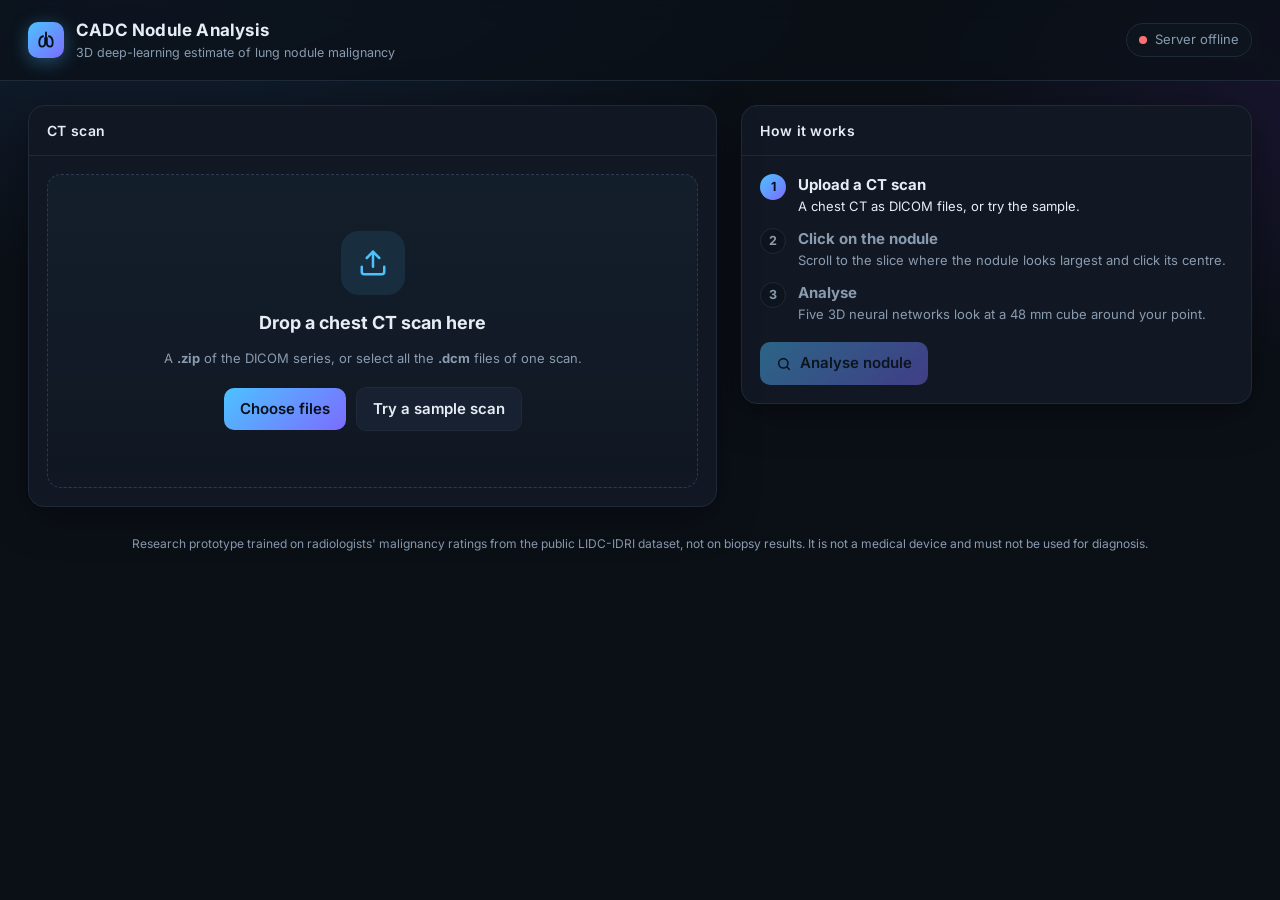
==== app/static/index.html @ c607e0cb "Add web app for uploading a CT scan and analysing a nodule" ====
<!doctype html>
<html lang="en">
<head>
<meta charset="utf-8">
<meta name="viewport" content="width=device-width, initial-scale=1">
<title>CADC Nodule Analysis</title>
<link rel="icon" href="data:image/svg+xml,%3Csvg xmlns='http://www.w3.org/2000/svg' viewBox='0 0 32 32'%3E%3Crect width='32' height='32' rx='8' fill='%234cc2ff'/%3E%3Ccircle cx='16' cy='16' r='6' fill='none' stroke='%2306101a' stroke-width='3'/%3E%3C/svg%3E">
<link rel="preconnect" href="https://fonts.googleapis.com">
<link href="https://fonts.googleapis.com/css2?family=Inter:wght@400;500;600;700&family=JetBrains+Mono:wght@500&display=swap" rel="stylesheet">
<style>
:root {
  --bg: #0b1017;
  --bg-grad: radial-gradient(1200px 600px at 10% -10%, #13233a 0%, transparent 60%),
             radial-gradient(900px 500px at 110% 10%, #1a1633 0%, transparent 55%);
  --panel: #111823;
  --panel-2: #0d141d;
  --border: #1f2a38;
  --text: #e6edf5;
  --muted: #8a9bb0;
  --accent: #4cc2ff;
  --accent-2: #7c6cff;
  --benign: #34d399;
  --warn: #fbbf24;
  --malignant: #f87171;
  --shadow: 0 10px 40px rgba(0, 0, 0, .35);
  --radius: 16px;
}
* { box-sizing: border-box; }
html, body { margin: 0; }
body {
  background: var(--bg); background-image: var(--bg-grad); background-attachment: fixed;
  color: var(--text); font: 15px/1.5 Inter, system-ui, sans-serif; min-height: 100vh;
}
button { font: inherit; color: inherit; cursor: pointer; }
.mono { font-family: "JetBrains Mono", ui-monospace, monospace; }

/* header */
header {
  display: flex; align-items: center; justify-content: space-between; gap: 16px;
  padding: 18px 28px; border-bottom: 1px solid var(--border);
  background: rgba(11, 16, 23, .7); backdrop-filter: blur(10px); position: sticky; top: 0; z-index: 10;
}
.brand { display: flex; align-items: center; gap: 12px; }
.logo {
  width: 36px; height: 36px; border-radius: 10px; display: grid; place-items: center;
  background: linear-gradient(135deg, var(--accent), var(--accent-2)); box-shadow: 0 4px 18px rgba(76, 194, 255, .35);
}
.brand h1 { font-size: 17px; margin: 0; font-weight: 700; letter-spacing: .2px; }
.brand p { margin: 0; font-size: 12.5px; color: var(--muted); }
.status { display: flex; align-items: center; gap: 8px; font-size: 13px; color: var(--muted);
  padding: 6px 12px; border: 1px solid var(--border); border-radius: 999px; background: var(--panel-2); }
.dot { width: 8px; height: 8px; border-radius: 50%; background: var(--muted); }
.dot.ok { background: var(--benign); box-shadow: 0 0 10px var(--benign); }
.dot.bad { background: var(--malignant); }

main { max-width: 1320px; margin: 0 auto; padding: 24px 28px 48px; display: grid;
  grid-template-columns: minmax(0, 1.35fr) minmax(340px, 1fr); gap: 24px; }
@media (max-width: 980px) { main { grid-template-columns: 1fr; padding: 16px; } header { padding: 14px 16px; } }

.card { background: var(--panel); border: 1px solid var(--border); border-radius: var(--radius); box-shadow: var(--shadow); }
.card-head { display: flex; align-items: center; justify-content: space-between; gap: 12px;
  padding: 14px 18px; border-bottom: 1px solid var(--border); }
.card-head h2 { font-size: 14px; margin: 0; font-weight: 600; letter-spacing: .3px; }
.card-body { padding: 18px; }
.muted { color: var(--muted); }
.small { font-size: 13px; }

/* upload */
.drop {
  display: block; cursor: pointer; margin: 18px; border: 1.5px dashed #2b3a4f; border-radius: 14px; padding: 56px 24px; text-align: center;
  background: linear-gradient(180deg, rgba(76, 194, 255, .04), transparent); transition: .2s;
}
.drop.over { border-color: var(--accent); background: rgba(76, 194, 255, .08); transform: scale(1.005); }
.drop h3 { margin: 14px 0 6px; font-size: 18px; }
.drop .icon { width: 64px; height: 64px; margin: 0 auto; border-radius: 18px; display: grid; place-items: center;
  background: rgba(76, 194, 255, .1); color: var(--accent); }
.btn { border: 1px solid var(--border); background: #172131; padding: 10px 16px; border-radius: 10px; font-weight: 600;
  transition: .15s; display: inline-flex; align-items: center; gap: 8px; }
.btn:hover { border-color: #33455e; background: #1b283b; }
.btn.primary { background: linear-gradient(135deg, var(--accent), var(--accent-2)); border: 0; color: #06101a; }
.btn.primary:hover { filter: brightness(1.08); }
.btn:disabled { opacity: .45; cursor: not-allowed; filter: none; }
.row { display: flex; gap: 10px; flex-wrap: wrap; align-items: center; }
.center { justify-content: center; }

/* viewer */
.viewer { display: none; }
.viewer.on { display: block; }
.stage { position: relative; margin: 18px; border-radius: 12px; overflow: hidden; background: #000; aspect-ratio: 1; cursor: crosshair; }
.stage canvas { width: 100%; height: 100%; display: block; }
.hud { position: absolute; left: 12px; top: 10px; font-size: 12px; color: #cfe3f7; text-shadow: 0 1px 2px #000; pointer-events: none; }
.hud.r { left: auto; right: 12px; text-align: right; }
.controls { padding: 0 18px 18px; display: grid; gap: 14px; }
input[type=range] { width: 100%; accent-color: var(--accent); }
.seg { display: inline-flex; border: 1px solid var(--border); border-radius: 10px; overflow: hidden; }
.seg button { border: 0; background: transparent; padding: 7px 12px; font-size: 13px; color: var(--muted); }
.seg button.on { background: #1b283b; color: var(--text); }
.chips { display: flex; gap: 8px; flex-wrap: wrap; }
.chip { border: 1px solid var(--border); background: var(--panel-2); border-radius: 999px; padding: 6px 12px; font-size: 12.5px; }
.chip:hover { border-color: var(--accent); }
.chip b { color: var(--accent); font-weight: 600; }

/* steps */
.steps { list-style: none; margin: 0; padding: 0; display: grid; gap: 12px; }
.steps li { display: flex; gap: 12px; align-items: flex-start; color: var(--muted); }
.steps li.active { color: var(--text); }
.steps li.done { color: var(--muted); }
.num { flex: none; width: 26px; height: 26px; border-radius: 50%; display: grid; place-items: center; font-size: 12.5px; font-weight: 700;
  border: 1px solid var(--border); background: var(--panel-2); }
.active .num { background: linear-gradient(135deg, var(--accent), var(--accent-2)); color: #06101a; border: 0; }
.done .num { background: rgba(52, 211, 153, .15); color: var(--benign); border-color: rgba(52, 211, 153, .4); }

/* result */
.result { display: none; }
.result.on { display: block; animation: rise .45s ease both; }
@keyframes rise { from { opacity: 0; transform: translateY(8px); } to { opacity: 1; transform: none; } }
.gauge-wrap { display: flex; align-items: center; gap: 22px; }
.gauge { position: relative; width: 150px; height: 150px; flex: none; }
.gauge svg { transform: rotate(-90deg); }
.gauge .val { position: absolute; inset: 0; display: grid; place-items: center; text-align: center; }
.gauge .val b { font-size: 30px; font-weight: 700; display: block; line-height: 1; }
.gauge .val span { font-size: 12px; color: var(--muted); }
.verdict { display: inline-block; padding: 5px 12px; border-radius: 999px; font-weight: 600; font-size: 13px; margin-bottom: 8px; }
.verdict.benign { background: rgba(52, 211, 153, .12); color: var(--benign); border: 1px solid rgba(52, 211, 153, .35); }
.verdict.malignant { background: rgba(248, 113, 113, .12); color: var(--malignant); border: 1px solid rgba(248, 113, 113, .35); }
.bars { display: grid; gap: 8px; margin-top: 18px; }
.bar { display: grid; grid-template-columns: 64px 1fr 44px; gap: 10px; align-items: center; font-size: 12.5px; }
.track { height: 8px; background: #1a2433; border-radius: 99px; overflow: hidden; }
.fill { height: 100%; border-radius: 99px; width: 0; transition: width .8s cubic-bezier(.2, .8, .2, 1); }
.views { display: grid; grid-template-columns: repeat(3, 1fr); gap: 10px; margin-top: 18px; }
.views figure { margin: 0; }
.views img { width: 100%; aspect-ratio: 1; border-radius: 10px; border: 1px solid var(--border); image-rendering: auto; display: block; }
.views figcaption { font-size: 11.5px; color: var(--muted); text-align: center; margin-top: 5px; }
.note { font-size: 12.5px; color: var(--muted); border-left: 3px solid var(--warn); background: rgba(251, 191, 36, .06);
  padding: 10px 12px; border-radius: 0 8px 8px 0; margin-top: 16px; }
.history { display: grid; gap: 8px; }
.hist { display: flex; justify-content: space-between; align-items: center; gap: 10px; padding: 10px 12px; border-radius: 10px;
  background: var(--panel-2); border: 1px solid var(--border); font-size: 13px; cursor: pointer; }
.hist:hover { border-color: #33455e; }
.pill { font-weight: 700; font-size: 12px; padding: 3px 9px; border-radius: 99px; }
.side { display: grid; gap: 24px; align-content: start; }
.disclaimer { font-size: 12px; color: var(--muted); text-align: center; grid-column: 1 / -1; margin-top: 4px; }

/* loading */
.overlay { position: absolute; inset: 0; display: none; place-items: center; background: rgba(5, 9, 14, .72); z-index: 3; }
.overlay.on { display: grid; }
.spinner { width: 42px; height: 42px; border-radius: 50%; border: 3px solid #23324a; border-top-color: var(--accent); animation: spin .9s linear infinite; margin: 0 auto 12px; }
@keyframes spin { to { transform: rotate(360deg); } }
.toast { position: fixed; bottom: 24px; left: 50%; transform: translateX(-50%) translateY(20px); opacity: 0; transition: .25s;
  background: #2a1519; border: 1px solid rgba(248, 113, 113, .5); color: #fecaca; padding: 12px 18px; border-radius: 12px; z-index: 50; max-width: 90vw; }
.toast.on { opacity: 1; transform: translateX(-50%); }
.upload-wrap { position: relative; align-self: start; }
@media (max-width: 560px) { .brand p { display: none; } .brand h1 { font-size: 15px; } .status { padding: 5px 10px; font-size: 12px; white-space: nowrap; } }
</style>
</head>
<body>
<header>
  <div class="brand">
    <div class="logo">
      <svg width="20" height="20" viewBox="0 0 24 24" fill="none" stroke="#06101a" stroke-width="2.2" stroke-linecap="round" stroke-linejoin="round">
        <path d="M12 3v8"/><path d="M8.5 7.5C6 8 4 11 4 15c0 3 1 5 3 5 2.5 0 4-2 4-5V9.5"/><path d="M15.5 7.5C18 8 20 11 20 15c0 3-1 5-3 5-2.5 0-4-2-4-5V9.5"/>
      </svg>
    </div>
    <div>
      <h1>CADC Nodule Analysis</h1>
      <p>3D deep-learning estimate of lung nodule malignancy</p>
    </div>
  </div>
  <div class="status"><span class="dot" id="dot"></span><span id="statusText">Connecting…</span></div>
</header>

<main>
  <section class="card upload-wrap">
    <div class="card-head">
      <h2 id="leftTitle">CT scan</h2>
      <div class="row" id="viewerTools" style="display:none">
        <div class="seg" id="windowSeg">
          <button data-w="lung" class="on">Lung</button><button data-w="soft">Soft tissue</button>
        </div>
        <button class="btn small" id="newScan">New scan</button>
      </div>
    </div>

    <div id="uploader">
      <label class="drop" id="drop">
        <div class="icon">
          <svg width="30" height="30" viewBox="0 0 24 24" fill="none" stroke="currentColor" stroke-width="2" stroke-linecap="round" stroke-linejoin="round">
            <path d="M21 15v4a2 2 0 0 1-2 2H5a2 2 0 0 1-2-2v-4"/><polyline points="17 8 12 3 7 8"/><line x1="12" y1="3" x2="12" y2="15"/>
          </svg>
        </div>
        <h3>Drop a chest CT scan here</h3>
        <p class="muted small">A <b>.zip</b> of the DICOM series, or select all the <b>.dcm</b> files of one scan.</p>
        <div class="row center" style="margin-top:18px">
          <span class="btn primary">Choose files</span>
          <button type="button" class="btn" id="demoBtn">Try a sample scan</button>
        </div>
        <input type="file" id="fileInput" multiple accept=".zip,.dcm,application/dicom,application/zip" hidden>
      </label>
    </div>

    <div class="viewer" id="viewer">
      <div class="stage" id="stage">
        <canvas id="canvas" width="512" height="512"></canvas>
        <div class="hud mono" id="hudL"></div>
        <div class="hud r mono" id="hudR"></div>
      </div>
      <div class="controls">
        <div>
          <div class="row" style="justify-content:space-between">
            <span class="small muted">Slice <span class="mono" id="sliceLabel">–</span></span>
            <span class="small muted">Scroll, drag the slider, or use ↑ ↓</span>
          </div>
          <input type="range" id="slider" min="0" max="0" value="0">
        </div>
        <div id="knownWrap" style="display:none">
          <div class="small muted" style="margin-bottom:8px">Nodules marked by LIDC radiologists: click to analyse</div>
          <div class="chips" id="known"></div>
        </div>
      </div>
    </div>
    <div class="overlay" id="loading"><div style="text-align:center"><div class="spinner"></div><div id="loadingText">Loading scan…</div></div></div>
  </section>

  <div class="side">
    <section class="card">
      <div class="card-head"><h2>How it works</h2></div>
      <div class="card-body">
        <ol class="steps" id="steps">
          <li class="active"><span class="num">1</span><div><b>Upload a CT scan</b><div class="small">A chest CT as DICOM files, or try the sample.</div></div></li>
          <li><span class="num">2</span><div><b>Click on the nodule</b><div class="small">Scroll to the slice where the nodule looks largest and click its centre.</div></div></li>
          <li><span class="num">3</span><div><b>Analyse</b><div class="small">Five 3D neural networks look at a 48 mm cube around your point.</div></div></li>
        </ol>
        <div class="row" style="margin-top:18px">
          <button class="btn primary" id="analyzeBtn" disabled>
            <svg width="16" height="16" viewBox="0 0 24 24" fill="none" stroke="currentColor" stroke-width="2.4" stroke-linecap="round"><circle cx="11" cy="11" r="7"/><path d="m20 20-3.5-3.5"/></svg>
            Analyse nodule
          </button>
          <span class="small muted mono" id="pointLabel"></span>
        </div>
      </div>
    </section>

    <section class="card result" id="result">
      <div class="card-head"><h2>Result</h2><span class="small muted mono" id="resultAt"></span></div>
      <div class="card-body">
        <div class="gauge-wrap">
          <div class="gauge">
            <svg width="150" height="150" viewBox="0 0 150 150">
              <circle cx="75" cy="75" r="62" fill="none" stroke="#1a2433" stroke-width="12"/>
              <circle id="arc" cx="75" cy="75" r="62" fill="none" stroke="var(--accent)" stroke-width="12" stroke-linecap="round"
                      stroke-dasharray="389.56" stroke-dashoffset="389.56" style="transition: stroke-dashoffset 1s cubic-bezier(.2,.8,.2,1), stroke .3s"/>
            </svg>
            <div class="val"><div><b id="probText">–</b><span>malignancy</span></div></div>
          </div>
          <div>
            <span class="verdict" id="verdict">–</span>
            <div class="small muted" id="verdictText"></div>
          </div>
        </div>
        <div class="bars" id="bars"></div>
        <div class="views">
          <figure><img id="vAxial" alt="Axial view of the analysed region"><figcaption>Axial</figcaption></figure>
          <figure><img id="vCoronal" alt="Coronal view of the analysed region"><figcaption>Coronal</figcaption></figure>
          <figure><img id="vSagittal" alt="Sagittal view of the analysed region"><figcaption>Sagittal</figcaption></figure>
        </div>
        <div class="note" id="trainNote" style="display:none">This scan is part of LIDC-IDRI, which the models were trained on, so this score is optimistic.</div>
      </div>
    </section>

    <section class="card" id="histCard" style="display:none">
      <div class="card-head"><h2>Analysed in this scan</h2></div>
      <div class="card-body"><div class="history" id="history"></div></div>
    </section>
  </div>

  <p class="disclaimer">Research prototype trained on radiologists' malignancy ratings from the public LIDC-IDRI dataset, not on biopsy results.
    It is not a medical device and must not be used for diagnosis.</p>
</main>
<div class="toast" id="toast"></div>

<script>
const $ = (id) => document.getElementById(id);
const S = { scan: null, k: 0, win: "lung", point: null, cache: new Map(), history: [] };
const canvas = $("canvas"), ctx = canvas.getContext("2d");

function toast(msg) {
  const t = $("toast"); t.textContent = msg; t.classList.add("on");
  clearTimeout(t._h); t._h = setTimeout(() => t.classList.remove("on"), 5000);
}
function loading(on, text) { $("loading").classList.toggle("on", on); if (text) $("loadingText").textContent = text; }
async function api(url, opts) {
  const r = await fetch(url, opts);
  if (!r.ok) { let m = r.statusText; try { m = (await r.json()).detail || m; } catch {} throw new Error(m); }
  return r.json();
}
function fmtPct(p) { return p >= 0.995 ? ">99%" : p < 0.005 ? "<1%" : Math.round(p * 100) + "%"; }
function colorFor(p) { return p >= 0.5 ? "var(--malignant)" : p >= 0.3 ? "var(--warn)" : "var(--benign)"; }
function setStep(n) {
  [...$("steps").children].forEach((li, i) => { li.className = i < n ? "done" : i === n ? "active" : ""; });
}

// ---------- status ----------
api("/api/status").then((s) => {
  const ok = s.models > 0;
  $("dot").className = "dot " + (ok ? "ok" : "bad");
  $("statusText").textContent = ok ? `${s.models} models ready · ${s.device.toUpperCase()}` : "No trained models found";
}).catch(() => { $("dot").className = "dot bad"; $("statusText").textContent = "Server offline"; });

// ---------- upload ----------
const drop = $("drop");
["dragenter", "dragover"].forEach((e) => drop.addEventListener(e, (ev) => { ev.preventDefault(); drop.classList.add("over"); }));
["dragleave", "drop"].forEach((e) => drop.addEventListener(e, (ev) => { ev.preventDefault(); drop.classList.remove("over"); }));
drop.addEventListener("drop", (ev) => upload(ev.dataTransfer.files));
$("fileInput").addEventListener("change", (ev) => upload(ev.target.files));
$("demoBtn").addEventListener("click", async (ev) => {
  ev.preventDefault(); ev.stopPropagation();
  loading(true, "Fetching sample scan (LIDC-IDRI-0001)… first time takes ~30 s");
  try { openScan(await api("/api/demo", { method: "POST" })); } catch (e) { toast(e.message); } finally { loading(false); }
});

async function upload(files) {
  if (!files || !files.length) return;
  const fd = new FormData();
  for (const f of files) fd.append("files", f);
  loading(true, `Reading ${files.length} file${files.length > 1 ? "s" : ""}…`);
  try { openScan(await api("/api/upload", { method: "POST", body: fd })); }
  catch (e) { toast(e.message); } finally { loading(false); $("fileInput").value = ""; }
}

function openScan(info) {
  S.scan = info; S.cache.clear(); S.point = null; S.history = [];
  const [rows, cols, n] = info.shape;
  canvas.width = cols; canvas.height = rows;
  $("slider").max = n - 1;
  $("uploader").style.display = "none"; $("viewer").classList.add("on"); $("viewerTools").style.display = "flex";
  $("leftTitle").textContent = info.lidc ? `CT scan · ${info.lidc.patient_id}` : "CT scan";
  $("hudR").innerHTML = `${cols}×${rows}×${n}<br>${info.spacing_mm[0]}×${info.spacing_mm[1]}×${info.spacing_mm[2]} mm`;
  $("result").classList.remove("on"); $("histCard").style.display = "none"; renderHistory();
  const known = info.lidc ? info.lidc.nodules : [];
  $("knownWrap").style.display = known.length ? "block" : "none";
  $("known").innerHTML = "";
  known.forEach((nd, i) => {
    const b = document.createElement("button"); b.className = "chip";
    const mean = nd.ratings.length ? (nd.ratings.reduce((a, c) => a + c, 0) / nd.ratings.length).toFixed(1) : "–";
    b.innerHTML = `Nodule ${i + 1} · <b>${nd.diameter_mm} mm</b> · rated ${mean}/5`;
    b.onclick = () => { setPoint(nd.x, nd.y, nd.slice); analyze(); };
    $("known").appendChild(b);
  });
  showSlice(known.length ? known[0].slice : Math.floor(n / 2));
  setStep(1);
}
$("newScan").onclick = () => {
  S.scan = null; $("viewer").classList.remove("on"); $("uploader").style.display = "block";
  $("viewerTools").style.display = "none"; $("result").classList.remove("on"); $("histCard").style.display = "none";
  $("analyzeBtn").disabled = true; $("pointLabel").textContent = ""; $("leftTitle").textContent = "CT scan"; setStep(0);
};

// ---------- viewer ----------
function sliceImage(k) {
  const key = `${S.win}:${k}`;
  if (!S.cache.has(key)) {
    const img = new Image();
    img.src = `/api/scan/${S.scan.scan_id}/slice/${k}?window=${S.win}`;
    S.cache.set(key, new Promise((res, rej) => { img.onload = () => res(img); img.onerror = rej; }));
  }
  return S.cache.get(key);
}
async function showSlice(k) {
  const n = S.scan.shape[2];
  k = Math.max(0, Math.min(n - 1, Math.round(k)));
  S.k = k; $("slider").value = k; $("sliceLabel").textContent = `${k + 1} / ${n}`;
  $("hudL").textContent = `Slice ${k + 1}`;
  const img = await sliceImage(k);
  if (S.k !== k) return;
  draw(img);
  [k + 1, k - 1, k + 2, k - 2].forEach((j) => j >= 0 && j < n && sliceImage(j));
}
function draw(img) {
  ctx.drawImage(img, 0, 0);
  const p = S.point;
  if (!p) return;
  const r = 22 / S.scan.spacing_mm[0];  // ~22 mm radius ring
  const onSlice = Math.abs(p.slice - S.k) < 0.5;
  ctx.save();
  ctx.strokeStyle = onSlice ? "#4cc2ff" : "rgba(76,194,255,.35)";
  ctx.lineWidth = Math.max(1.5, canvas.width / 300);
  ctx.setLineDash(onSlice ? [] : [6, 6]);
  ctx.beginPath(); ctx.arc(p.x, p.y, r, 0, Math.PI * 2); ctx.stroke();
  ctx.beginPath();
  ctx.moveTo(p.x - r * 1.5, p.y); ctx.lineTo(p.x - r * 0.4, p.y);
  ctx.moveTo(p.x + r * 0.4, p.y); ctx.lineTo(p.x + r * 1.5, p.y);
  ctx.moveTo(p.x, p.y - r * 1.5); ctx.lineTo(p.x, p.y - r * 0.4);
  ctx.moveTo(p.x, p.y + r * 0.4); ctx.lineTo(p.x, p.y + r * 1.5);
  ctx.stroke(); ctx.restore();
}
function redraw() { sliceImage(S.k).then(draw); }
function setPoint(x, y, slice) {
  S.point = { x, y, slice };
  $("analyzeBtn").disabled = false;
  $("pointLabel").textContent = `x ${Math.round(x)} · y ${Math.round(y)} · slice ${slice + 1}`;
  setStep(2);
  if (slice !== S.k) showSlice(slice); else redraw();
}
$("slider").addEventListener("input", (e) => showSlice(+e.target.value));
$("stage").addEventListener("wheel", (e) => { e.preventDefault(); showSlice(S.k + Math.sign(e.deltaY)); }, { passive: false });
window.addEventListener("keydown", (e) => {
  if (!S.scan || e.target.tagName === "INPUT") return;
  if (e.key === "ArrowUp") { e.preventDefault(); showSlice(S.k + 1); }
  if (e.key === "ArrowDown") { e.preventDefault(); showSlice(S.k - 1); }
  if (e.key === "Enter" && S.point) analyze();
});
canvas.addEventListener("click", (e) => {
  const rect = canvas.getBoundingClientRect();
  setPoint((e.clientX - rect.left) * canvas.width / rect.width, (e.clientY - rect.top) * canvas.height / rect.height, S.k);
});
$("windowSeg").addEventListener("click", (e) => {
  const w = e.target.dataset.w; if (!w) return;
  S.win = w; [...$("windowSeg").children].forEach((b) => b.classList.toggle("on", b.dataset.w === w)); showSlice(S.k);
});

// ---------- analyse ----------
$("analyzeBtn").onclick = analyze;
async function analyze() {
  if (!S.point) return;
  const p = S.point;
  $("analyzeBtn").disabled = true;
  loading(true, "Running 5 models…");
  try {
    const r = await api(`/api/scan/${S.scan.scan_id}/predict`, {
      method: "POST", headers: { "Content-Type": "application/json" },
      body: JSON.stringify({ x: p.x, y: p.y, slice: p.slice }),
    });
    showResult(r, p);
    S.history.unshift({ ...r, point: { ...p } }); renderHistory();
    setStep(3);
  } catch (e) { toast(e.message); } finally { loading(false); $("analyzeBtn").disabled = false; }
}
function showResult(r, p) {
  const el = $("result"); el.classList.remove("on"); void el.offsetWidth; el.classList.add("on");
  const c = colorFor(r.probability);
  $("probText").textContent = fmtPct(r.probability); $("probText").style.color = c;
  const arc = $("arc"); arc.style.stroke = c;
  arc.style.strokeDashoffset = 389.56;
  requestAnimationFrame(() => requestAnimationFrame(() => { arc.style.strokeDashoffset = 389.56 * (1 - r.probability); }));
  const mal = r.probability >= 0.5;
  $("verdict").textContent = r.verdict; $("verdict").className = "verdict " + (mal ? "malignant" : "benign");
  const agree = r.per_model.filter((v) => (v >= 0.5) === mal).length;
  $("verdictText").innerHTML = `${agree} of ${r.per_model.length} models agree.<br>` +
    (mal ? "Radiologists would likely rate this nodule as suspicious." : "Radiologists would likely rate this nodule as low suspicion.");
  $("resultAt").textContent = `x ${Math.round(p.x)} · y ${Math.round(p.y)} · slice ${p.slice + 1}`;
  $("bars").innerHTML = r.per_model.map((v, i) => `
    <div class="bar"><span class="muted">Model ${i + 1}</span>
      <div class="track"><div class="fill" style="background:${colorFor(v)}" data-w="${(v * 100).toFixed(1)}"></div></div>
      <span class="mono" style="text-align:right">${fmtPct(v)}</span></div>`).join("");
  requestAnimationFrame(() => requestAnimationFrame(() => document.querySelectorAll(".fill").forEach((f) => f.style.width = f.dataset.w + "%")));
  $("vAxial").src = "data:image/png;base64," + r.views.axial;
  $("vCoronal").src = "data:image/png;base64," + r.views.coronal;
  $("vSagittal").src = "data:image/png;base64," + r.views.sagittal;
  $("trainNote").style.display = r.in_training_data ? "block" : "none";
}
function renderHistory() {
  $("histCard").style.display = S.history.length ? "block" : "none";
  $("history").innerHTML = "";
  S.history.forEach((h) => {
    const d = document.createElement("div"); d.className = "hist";
    const c = colorFor(h.probability);
    d.innerHTML = `<span class="mono small">x ${Math.round(h.point.x)} · y ${Math.round(h.point.y)} · slice ${h.point.slice + 1}</span>
      <span class="pill" style="color:${c};background:color-mix(in srgb, ${c} 14%, transparent)">${fmtPct(h.probability)}</span>`;
    d.onclick = () => { S.point = { ...h.point }; showSlice(h.point.slice); redraw(); showResult(h, h.point); };
    $("history").appendChild(d);
  });
}
</script>
</body>
</html>
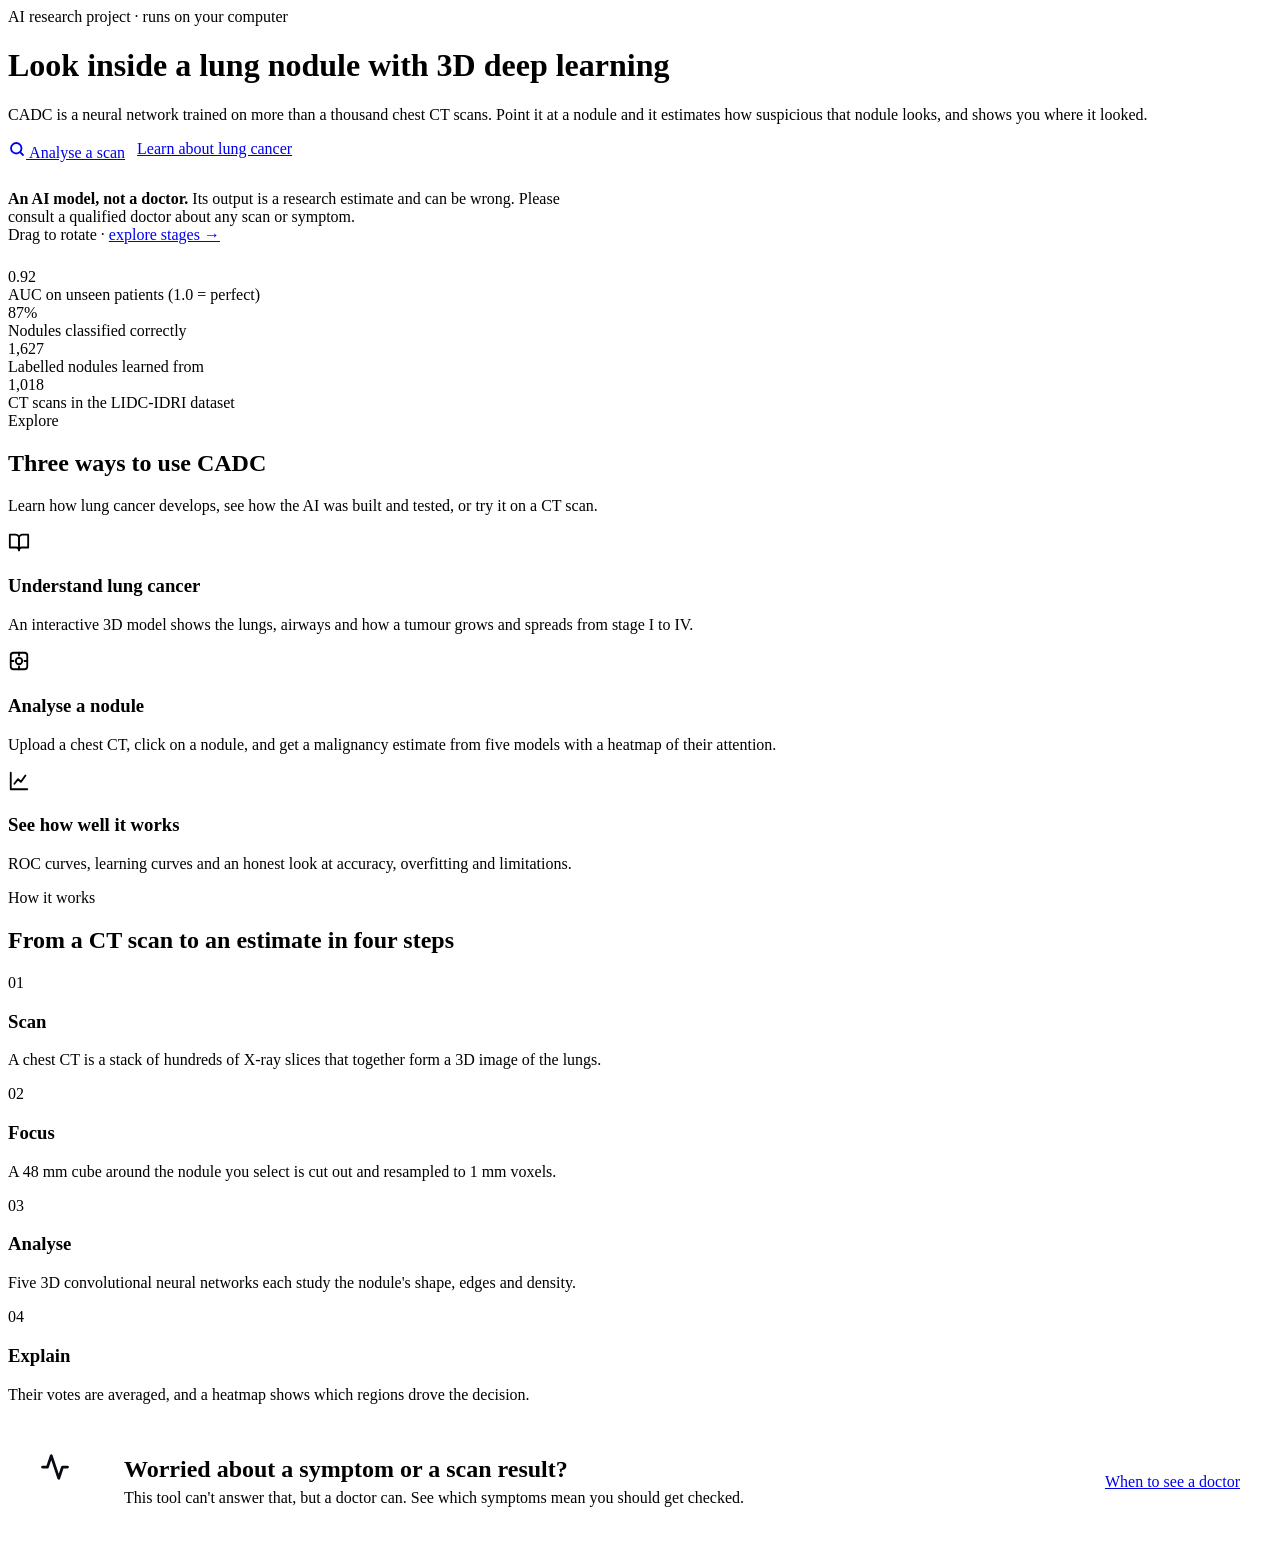
==== commit 0c0e856c: "Redesign web app: five pages, 3D lung model with cancer stages, AI disclaimer, Grad-CAM heatmaps, ch" ====
--- a/app/static/index.html
+++ b/app/static/index.html
@@ -3,473 +3,127 @@
 <head>
 <meta charset="utf-8">
 <meta name="viewport" content="width=device-width, initial-scale=1">
-<title>CADC Nodule Analysis</title>
-<link rel="icon" href="data:image/svg+xml,%3Csvg xmlns='http://www.w3.org/2000/svg' viewBox='0 0 32 32'%3E%3Crect width='32' height='32' rx='8' fill='%234cc2ff'/%3E%3Ccircle cx='16' cy='16' r='6' fill='none' stroke='%2306101a' stroke-width='3'/%3E%3C/svg%3E">
+<title>CADC Lung Nodule AI</title>
+<meta name="description" content="A 3D deep-learning research model that estimates how suspicious a lung nodule looks on CT.">
+<link rel="icon" href="data:image/svg+xml,%3Csvg xmlns='http://www.w3.org/2000/svg' viewBox='0 0 32 32'%3E%3Crect width='32' height='32' rx='8' fill='%234cc2ff'/%3E%3Ccircle cx='16' cy='16' r='6' fill='none' stroke='%23060a12' stroke-width='3'/%3E%3C/svg%3E">
 <link rel="preconnect" href="https://fonts.googleapis.com">
-<link href="https://fonts.googleapis.com/css2?family=Inter:wght@400;500;600;700&family=JetBrains+Mono:wght@500&display=swap" rel="stylesheet">
-<style>
-:root {
-  --bg: #0b1017;
-  --bg-grad: radial-gradient(1200px 600px at 10% -10%, #13233a 0%, transparent 60%),
-             radial-gradient(900px 500px at 110% 10%, #1a1633 0%, transparent 55%);
-  --panel: #111823;
-  --panel-2: #0d141d;
-  --border: #1f2a38;
-  --text: #e6edf5;
-  --muted: #8a9bb0;
-  --accent: #4cc2ff;
-  --accent-2: #7c6cff;
-  --benign: #34d399;
-  --warn: #fbbf24;
-  --malignant: #f87171;
-  --shadow: 0 10px 40px rgba(0, 0, 0, .35);
-  --radius: 16px;
-}
-* { box-sizing: border-box; }
-html, body { margin: 0; }
-body {
-  background: var(--bg); background-image: var(--bg-grad); background-attachment: fixed;
-  color: var(--text); font: 15px/1.5 Inter, system-ui, sans-serif; min-height: 100vh;
-}
-button { font: inherit; color: inherit; cursor: pointer; }
-.mono { font-family: "JetBrains Mono", ui-monospace, monospace; }
+<link href="https://fonts.googleapis.com/css2?family=Inter:wght@400;500;600;700;800&family=JetBrains+Mono:wght@500&display=swap" rel="stylesheet">
+<link rel="stylesheet" href="/static/css/style.css">
+<script type="importmap">{ "imports": { "three": "/static/vendor/three.module.min.js" } }</script>
+</head>
+<body data-page="home">
+<div id="nav"></div>
 
-/* header */
-header {
-  display: flex; align-items: center; justify-content: space-between; gap: 16px;
-  padding: 18px 28px; border-bottom: 1px solid var(--border);
-  background: rgba(11, 16, 23, .7); backdrop-filter: blur(10px); position: sticky; top: 0; z-index: 10;
-}
-.brand { display: flex; align-items: center; gap: 12px; }
-.logo {
-  width: 36px; height: 36px; border-radius: 10px; display: grid; place-items: center;
-  background: linear-gradient(135deg, var(--accent), var(--accent-2)); box-shadow: 0 4px 18px rgba(76, 194, 255, .35);
-}
-.brand h1 { font-size: 17px; margin: 0; font-weight: 700; letter-spacing: .2px; }
-.brand p { margin: 0; font-size: 12.5px; color: var(--muted); }
-.status { display: flex; align-items: center; gap: 8px; font-size: 13px; color: var(--muted);
-  padding: 6px 12px; border: 1px solid var(--border); border-radius: 999px; background: var(--panel-2); }
-.dot { width: 8px; height: 8px; border-radius: 50%; background: var(--muted); }
-.dot.ok { background: var(--benign); box-shadow: 0 0 10px var(--benign); }
-.dot.bad { background: var(--malignant); }
-
-main { max-width: 1320px; margin: 0 auto; padding: 24px 28px 48px; display: grid;
-  grid-template-columns: minmax(0, 1.35fr) minmax(340px, 1fr); gap: 24px; }
-@media (max-width: 980px) { main { grid-template-columns: 1fr; padding: 16px; } header { padding: 14px 16px; } }
-
-.card { background: var(--panel); border: 1px solid var(--border); border-radius: var(--radius); box-shadow: var(--shadow); }
-.card-head { display: flex; align-items: center; justify-content: space-between; gap: 12px;
-  padding: 14px 18px; border-bottom: 1px solid var(--border); }
-.card-head h2 { font-size: 14px; margin: 0; font-weight: 600; letter-spacing: .3px; }
-.card-body { padding: 18px; }
-.muted { color: var(--muted); }
-.small { font-size: 13px; }
-
-/* upload */
-.drop {
-  display: block; cursor: pointer; margin: 18px; border: 1.5px dashed #2b3a4f; border-radius: 14px; padding: 56px 24px; text-align: center;
-  background: linear-gradient(180deg, rgba(76, 194, 255, .04), transparent); transition: .2s;
-}
-.drop.over { border-color: var(--accent); background: rgba(76, 194, 255, .08); transform: scale(1.005); }
-.drop h3 { margin: 14px 0 6px; font-size: 18px; }
-.drop .icon { width: 64px; height: 64px; margin: 0 auto; border-radius: 18px; display: grid; place-items: center;
-  background: rgba(76, 194, 255, .1); color: var(--accent); }
-.btn { border: 1px solid var(--border); background: #172131; padding: 10px 16px; border-radius: 10px; font-weight: 600;
-  transition: .15s; display: inline-flex; align-items: center; gap: 8px; }
-.btn:hover { border-color: #33455e; background: #1b283b; }
-.btn.primary { background: linear-gradient(135deg, var(--accent), var(--accent-2)); border: 0; color: #06101a; }
-.btn.primary:hover { filter: brightness(1.08); }
-.btn:disabled { opacity: .45; cursor: not-allowed; filter: none; }
-.row { display: flex; gap: 10px; flex-wrap: wrap; align-items: center; }
-.center { justify-content: center; }
-
-/* viewer */
-.viewer { display: none; }
-.viewer.on { display: block; }
-.stage { position: relative; margin: 18px; border-radius: 12px; overflow: hidden; background: #000; aspect-ratio: 1; cursor: crosshair; }
-.stage canvas { width: 100%; height: 100%; display: block; }
-.hud { position: absolute; left: 12px; top: 10px; font-size: 12px; color: #cfe3f7; text-shadow: 0 1px 2px #000; pointer-events: none; }
-.hud.r { left: auto; right: 12px; text-align: right; }
-.controls { padding: 0 18px 18px; display: grid; gap: 14px; }
-input[type=range] { width: 100%; accent-color: var(--accent); }
-.seg { display: inline-flex; border: 1px solid var(--border); border-radius: 10px; overflow: hidden; }
-.seg button { border: 0; background: transparent; padding: 7px 12px; font-size: 13px; color: var(--muted); }
-.seg button.on { background: #1b283b; color: var(--text); }
-.chips { display: flex; gap: 8px; flex-wrap: wrap; }
-.chip { border: 1px solid var(--border); background: var(--panel-2); border-radius: 999px; padding: 6px 12px; font-size: 12.5px; }
-.chip:hover { border-color: var(--accent); }
-.chip b { color: var(--accent); font-weight: 600; }
-
-/* steps */
-.steps { list-style: none; margin: 0; padding: 0; display: grid; gap: 12px; }
-.steps li { display: flex; gap: 12px; align-items: flex-start; color: var(--muted); }
-.steps li.active { color: var(--text); }
-.steps li.done { color: var(--muted); }
-.num { flex: none; width: 26px; height: 26px; border-radius: 50%; display: grid; place-items: center; font-size: 12.5px; font-weight: 700;
-  border: 1px solid var(--border); background: var(--panel-2); }
-.active .num { background: linear-gradient(135deg, var(--accent), var(--accent-2)); color: #06101a; border: 0; }
-.done .num { background: rgba(52, 211, 153, .15); color: var(--benign); border-color: rgba(52, 211, 153, .4); }
-
-/* result */
-.result { display: none; }
-.result.on { display: block; animation: rise .45s ease both; }
-@keyframes rise { from { opacity: 0; transform: translateY(8px); } to { opacity: 1; transform: none; } }
-.gauge-wrap { display: flex; align-items: center; gap: 22px; }
-.gauge { position: relative; width: 150px; height: 150px; flex: none; }
-.gauge svg { transform: rotate(-90deg); }
-.gauge .val { position: absolute; inset: 0; display: grid; place-items: center; text-align: center; }
-.gauge .val b { font-size: 30px; font-weight: 700; display: block; line-height: 1; }
-.gauge .val span { font-size: 12px; color: var(--muted); }
-.verdict { display: inline-block; padding: 5px 12px; border-radius: 999px; font-weight: 600; font-size: 13px; margin-bottom: 8px; }
-.verdict.benign { background: rgba(52, 211, 153, .12); color: var(--benign); border: 1px solid rgba(52, 211, 153, .35); }
-.verdict.malignant { background: rgba(248, 113, 113, .12); color: var(--malignant); border: 1px solid rgba(248, 113, 113, .35); }
-.bars { display: grid; gap: 8px; margin-top: 18px; }
-.bar { display: grid; grid-template-columns: 64px 1fr 44px; gap: 10px; align-items: center; font-size: 12.5px; }
-.track { height: 8px; background: #1a2433; border-radius: 99px; overflow: hidden; }
-.fill { height: 100%; border-radius: 99px; width: 0; transition: width .8s cubic-bezier(.2, .8, .2, 1); }
-.views { display: grid; grid-template-columns: repeat(3, 1fr); gap: 10px; margin-top: 18px; }
-.views figure { margin: 0; }
-.views img { width: 100%; aspect-ratio: 1; border-radius: 10px; border: 1px solid var(--border); image-rendering: auto; display: block; }
-.views figcaption { font-size: 11.5px; color: var(--muted); text-align: center; margin-top: 5px; }
-.note { font-size: 12.5px; color: var(--muted); border-left: 3px solid var(--warn); background: rgba(251, 191, 36, .06);
-  padding: 10px 12px; border-radius: 0 8px 8px 0; margin-top: 16px; }
-.history { display: grid; gap: 8px; }
-.hist { display: flex; justify-content: space-between; align-items: center; gap: 10px; padding: 10px 12px; border-radius: 10px;
-  background: var(--panel-2); border: 1px solid var(--border); font-size: 13px; cursor: pointer; }
-.hist:hover { border-color: #33455e; }
-.pill { font-weight: 700; font-size: 12px; padding: 3px 9px; border-radius: 99px; }
-.side { display: grid; gap: 24px; align-content: start; }
-.disclaimer { font-size: 12px; color: var(--muted); text-align: center; grid-column: 1 / -1; margin-top: 4px; }
-
-/* loading */
-.overlay { position: absolute; inset: 0; display: none; place-items: center; background: rgba(5, 9, 14, .72); z-index: 3; }
-.overlay.on { display: grid; }
-.spinner { width: 42px; height: 42px; border-radius: 50%; border: 3px solid #23324a; border-top-color: var(--accent); animation: spin .9s linear infinite; margin: 0 auto 12px; }
-@keyframes spin { to { transform: rotate(360deg); } }
-.toast { position: fixed; bottom: 24px; left: 50%; transform: translateX(-50%) translateY(20px); opacity: 0; transition: .25s;
-  background: #2a1519; border: 1px solid rgba(248, 113, 113, .5); color: #fecaca; padding: 12px 18px; border-radius: 12px; z-index: 50; max-width: 90vw; }
-.toast.on { opacity: 1; transform: translateX(-50%); }
-.upload-wrap { position: relative; align-self: start; }
-@media (max-width: 560px) { .brand p { display: none; } .brand h1 { font-size: 15px; } .status { padding: 5px 10px; font-size: 12px; white-space: nowrap; } }
-</style>
-</head>
-<body>
-<header>
-  <div class="brand">
-    <div class="logo">
-      <svg width="20" height="20" viewBox="0 0 24 24" fill="none" stroke="#06101a" stroke-width="2.2" stroke-linecap="round" stroke-linejoin="round">
-        <path d="M12 3v8"/><path d="M8.5 7.5C6 8 4 11 4 15c0 3 1 5 3 5 2.5 0 4-2 4-5V9.5"/><path d="M15.5 7.5C18 8 20 11 20 15c0 3-1 5-3 5-2.5 0-4-2-4-5V9.5"/>
-      </svg>
+<header class="hero">
+  <div class="container hero-grid">
+    <div class="reveal">
+      <span class="pill"><span class="dot ok"></span> AI research project · runs on your computer</span>
+      <h1>Look inside a lung nodule with <span class="grad-text">3D deep learning</span></h1>
+      <p class="lead">CADC is a neural network trained on more than a thousand chest CT scans. Point it at a nodule and it
+        estimates how suspicious that nodule looks, and shows you where it looked.</p>
+      <div style="display:flex;gap:12px;flex-wrap:wrap">
+        <a class="btn primary lg" href="/analyze">
+          <svg width="18" height="18" viewBox="0 0 24 24" fill="none" stroke="currentColor" stroke-width="2.4" stroke-linecap="round"><circle cx="11" cy="11" r="7"/><path d="m20 20-3.5-3.5"/></svg>
+          Analyse a scan</a>
+        <a class="btn lg" href="/learn">Learn about lung cancer</a>
+      </div>
+      <div class="alert" style="margin-top:28px;max-width:560px">
+        <span id="heroWarn"></span>
+        <div><b>An AI model, not a doctor.</b> Its output is a research estimate and can be wrong.
+          Please consult a qualified doctor about any scan or symptom.</div>
+      </div>
     </div>
-    <div>
-      <h1>CADC Nodule Analysis</h1>
-      <p>3D deep-learning estimate of lung nodule malignancy</p>
+    <div class="hero-3d reveal">
+      <div class="stage3d" id="hero3d" aria-label="Interactive 3D model of the lungs with a tumour in the right upper lobe"></div>
+      <span class="pill hero-hint tiny">Drag to rotate · <a href="/learn#explore">explore stages →</a></span>
     </div>
   </div>
-  <div class="status"><span class="dot" id="dot"></span><span id="statusText">Connecting…</span></div>
 </header>
 
-<main>
-  <section class="card upload-wrap">
-    <div class="card-head">
-      <h2 id="leftTitle">CT scan</h2>
-      <div class="row" id="viewerTools" style="display:none">
-        <div class="seg" id="windowSeg">
-          <button data-w="lung" class="on">Lung</button><button data-w="soft">Soft tissue</button>
-        </div>
-        <button class="btn small" id="newScan">New scan</button>
+<section class="block" style="padding-top:24px">
+  <div class="container">
+    <div class="grid c4" id="stats">
+      <div class="card stat reveal"><div class="v grad-text" data-k="auc">0.92</div><div class="l">AUC on unseen patients (1.0 = perfect)</div></div>
+      <div class="card stat reveal"><div class="v" data-k="acc">87%</div><div class="l">Nodules classified correctly</div></div>
+      <div class="card stat reveal"><div class="v" data-k="nodules">1,627</div><div class="l">Labelled nodules learned from</div></div>
+      <div class="card stat reveal"><div class="v" data-k="scans">1,018</div><div class="l">CT scans in the LIDC-IDRI dataset</div></div>
+    </div>
+  </div>
+</section>
+
+<section class="block">
+  <div class="container">
+    <div class="section-head reveal">
+      <span class="eyebrow">Explore</span>
+      <h2>Three ways to use CADC</h2>
+      <p>Learn how lung cancer develops, see how the AI was built and tested, or try it on a CT scan.</p>
+    </div>
+    <div class="grid c3">
+      <a class="card feature reveal" href="/learn" style="color:inherit;text-decoration:none">
+        <div class="ic"><svg width="22" height="22" viewBox="0 0 24 24" fill="none" stroke="currentColor" stroke-width="2" stroke-linecap="round" stroke-linejoin="round"><path d="M2 4h6a4 4 0 0 1 4 4v13a3 3 0 0 0-3-3H2z"/><path d="M22 4h-6a4 4 0 0 0-4 4v13a3 3 0 0 1 3-3h7z"/></svg></div>
+        <h3>Understand lung cancer</h3>
+        <p>An interactive 3D model shows the lungs, airways and how a tumour grows and spreads from stage I to IV.</p>
+      </a>
+      <a class="card feature reveal" href="/analyze" style="color:inherit;text-decoration:none">
+        <div class="ic"><svg width="22" height="22" viewBox="0 0 24 24" fill="none" stroke="currentColor" stroke-width="2" stroke-linecap="round" stroke-linejoin="round"><rect x="3" y="3" width="18" height="18" rx="3"/><circle cx="12" cy="12" r="3.5"/><path d="M12 3v3M12 18v3M3 12h3M18 12h3"/></svg></div>
+        <h3>Analyse a nodule</h3>
+        <p>Upload a chest CT, click on a nodule, and get a malignancy estimate from five models with a heatmap of their attention.</p>
+      </a>
+      <a class="card feature reveal" href="/model" style="color:inherit;text-decoration:none">
+        <div class="ic"><svg width="22" height="22" viewBox="0 0 24 24" fill="none" stroke="currentColor" stroke-width="2" stroke-linecap="round" stroke-linejoin="round"><path d="M3 3v18h18"/><path d="m7 15 4-5 3 3 5-7"/></svg></div>
+        <h3>See how well it works</h3>
+        <p>ROC curves, learning curves and an honest look at accuracy, overfitting and limitations.</p>
+      </a>
+    </div>
+  </div>
+</section>
+
+<section class="block">
+  <div class="container">
+    <div class="section-head reveal">
+      <span class="eyebrow">How it works</span>
+      <h2>From a CT scan to an estimate in four steps</h2>
+    </div>
+    <div class="pipeline">
+      <div class="card reveal"><span class="n">01</span><h3>Scan</h3><p>A chest CT is a stack of hundreds of X-ray slices that together form a 3D image of the lungs.</p></div>
+      <div class="card reveal"><span class="n">02</span><h3>Focus</h3><p>A 48 mm cube around the nodule you select is cut out and resampled to 1 mm voxels.</p></div>
+      <div class="card reveal"><span class="n">03</span><h3>Analyse</h3><p>Five 3D convolutional neural networks each study the nodule's shape, edges and density.</p></div>
+      <div class="card reveal"><span class="n">04</span><h3>Explain</h3><p>Their votes are averaged, and a heatmap shows which regions drove the decision.</p></div>
+    </div>
+  </div>
+</section>
+
+<section class="block">
+  <div class="container">
+    <div class="card reveal" style="padding:32px;display:grid;grid-template-columns:auto 1fr auto;gap:24px;align-items:center" id="ctaCard">
+      <div class="logo" style="width:60px;height:60px;border-radius:16px">
+        <svg width="30" height="30" viewBox="0 0 24 24" fill="none" stroke="#060a12" stroke-width="2.2" stroke-linecap="round" stroke-linejoin="round"><path d="M22 12h-4l-3 9L9 3l-3 9H2"/></svg>
       </div>
+      <div>
+        <h2 style="margin:0 0 6px;font-size:24px">Worried about a symptom or a scan result?</h2>
+        <p class="text-2" style="margin:0">This tool can't answer that, but a doctor can. See which symptoms mean you should get checked.</p>
+      </div>
+      <a class="btn primary" href="/learn#doctor">When to see a doctor</a>
     </div>
+  </div>
+</section>
 
-    <div id="uploader">
-      <label class="drop" id="drop">
-        <div class="icon">
-          <svg width="30" height="30" viewBox="0 0 24 24" fill="none" stroke="currentColor" stroke-width="2" stroke-linecap="round" stroke-linejoin="round">
-            <path d="M21 15v4a2 2 0 0 1-2 2H5a2 2 0 0 1-2-2v-4"/><polyline points="17 8 12 3 7 8"/><line x1="12" y1="3" x2="12" y2="15"/>
-          </svg>
-        </div>
-        <h3>Drop a chest CT scan here</h3>
-        <p class="muted small">A <b>.zip</b> of the DICOM series, or select all the <b>.dcm</b> files of one scan.</p>
-        <div class="row center" style="margin-top:18px">
-          <span class="btn primary">Choose files</span>
-          <button type="button" class="btn" id="demoBtn">Try a sample scan</button>
-        </div>
-        <input type="file" id="fileInput" multiple accept=".zip,.dcm,application/dicom,application/zip" hidden>
-      </label>
-    </div>
-
-    <div class="viewer" id="viewer">
-      <div class="stage" id="stage">
-        <canvas id="canvas" width="512" height="512"></canvas>
-        <div class="hud mono" id="hudL"></div>
-        <div class="hud r mono" id="hudR"></div>
-      </div>
-      <div class="controls">
-        <div>
-          <div class="row" style="justify-content:space-between">
-            <span class="small muted">Slice <span class="mono" id="sliceLabel">–</span></span>
-            <span class="small muted">Scroll, drag the slider, or use ↑ ↓</span>
-          </div>
-          <input type="range" id="slider" min="0" max="0" value="0">
-        </div>
-        <div id="knownWrap" style="display:none">
-          <div class="small muted" style="margin-bottom:8px">Nodules marked by LIDC radiologists: click to analyse</div>
-          <div class="chips" id="known"></div>
-        </div>
-      </div>
-    </div>
-    <div class="overlay" id="loading"><div style="text-align:center"><div class="spinner"></div><div id="loadingText">Loading scan…</div></div></div>
-  </section>
-
-  <div class="side">
-    <section class="card">
-      <div class="card-head"><h2>How it works</h2></div>
-      <div class="card-body">
-        <ol class="steps" id="steps">
-          <li class="active"><span class="num">1</span><div><b>Upload a CT scan</b><div class="small">A chest CT as DICOM files, or try the sample.</div></div></li>
-          <li><span class="num">2</span><div><b>Click on the nodule</b><div class="small">Scroll to the slice where the nodule looks largest and click its centre.</div></div></li>
-          <li><span class="num">3</span><div><b>Analyse</b><div class="small">Five 3D neural networks look at a 48 mm cube around your point.</div></div></li>
-        </ol>
-        <div class="row" style="margin-top:18px">
-          <button class="btn primary" id="analyzeBtn" disabled>
-            <svg width="16" height="16" viewBox="0 0 24 24" fill="none" stroke="currentColor" stroke-width="2.4" stroke-linecap="round"><circle cx="11" cy="11" r="7"/><path d="m20 20-3.5-3.5"/></svg>
-            Analyse nodule
-          </button>
-          <span class="small muted mono" id="pointLabel"></span>
-        </div>
-      </div>
-    </section>
-
-    <section class="card result" id="result">
-      <div class="card-head"><h2>Result</h2><span class="small muted mono" id="resultAt"></span></div>
-      <div class="card-body">
-        <div class="gauge-wrap">
-          <div class="gauge">
-            <svg width="150" height="150" viewBox="0 0 150 150">
-              <circle cx="75" cy="75" r="62" fill="none" stroke="#1a2433" stroke-width="12"/>
-              <circle id="arc" cx="75" cy="75" r="62" fill="none" stroke="var(--accent)" stroke-width="12" stroke-linecap="round"
-                      stroke-dasharray="389.56" stroke-dashoffset="389.56" style="transition: stroke-dashoffset 1s cubic-bezier(.2,.8,.2,1), stroke .3s"/>
-            </svg>
-            <div class="val"><div><b id="probText">–</b><span>malignancy</span></div></div>
-          </div>
-          <div>
-            <span class="verdict" id="verdict">–</span>
-            <div class="small muted" id="verdictText"></div>
-          </div>
-        </div>
-        <div class="bars" id="bars"></div>
-        <div class="views">
-          <figure><img id="vAxial" alt="Axial view of the analysed region"><figcaption>Axial</figcaption></figure>
-          <figure><img id="vCoronal" alt="Coronal view of the analysed region"><figcaption>Coronal</figcaption></figure>
-          <figure><img id="vSagittal" alt="Sagittal view of the analysed region"><figcaption>Sagittal</figcaption></figure>
-        </div>
-        <div class="note" id="trainNote" style="display:none">This scan is part of LIDC-IDRI, which the models were trained on, so this score is optimistic.</div>
-      </div>
-    </section>
-
-    <section class="card" id="histCard" style="display:none">
-      <div class="card-head"><h2>Analysed in this scan</h2></div>
-      <div class="card-body"><div class="history" id="history"></div></div>
-    </section>
-  </div>
-
-  <p class="disclaimer">Research prototype trained on radiologists' malignancy ratings from the public LIDC-IDRI dataset, not on biopsy results.
-    It is not a medical device and must not be used for diagnosis.</p>
-</main>
-<div class="toast" id="toast"></div>
-
-<script>
-const $ = (id) => document.getElementById(id);
-const S = { scan: null, k: 0, win: "lung", point: null, cache: new Map(), history: [] };
-const canvas = $("canvas"), ctx = canvas.getContext("2d");
-
-function toast(msg) {
-  const t = $("toast"); t.textContent = msg; t.classList.add("on");
-  clearTimeout(t._h); t._h = setTimeout(() => t.classList.remove("on"), 5000);
-}
-function loading(on, text) { $("loading").classList.toggle("on", on); if (text) $("loadingText").textContent = text; }
-async function api(url, opts) {
-  const r = await fetch(url, opts);
-  if (!r.ok) { let m = r.statusText; try { m = (await r.json()).detail || m; } catch {} throw new Error(m); }
-  return r.json();
-}
-function fmtPct(p) { return p >= 0.995 ? ">99%" : p < 0.005 ? "<1%" : Math.round(p * 100) + "%"; }
-function colorFor(p) { return p >= 0.5 ? "var(--malignant)" : p >= 0.3 ? "var(--warn)" : "var(--benign)"; }
-function setStep(n) {
-  [...$("steps").children].forEach((li, i) => { li.className = i < n ? "done" : i === n ? "active" : ""; });
-}
-
-// ---------- status ----------
-api("/api/status").then((s) => {
-  const ok = s.models > 0;
-  $("dot").className = "dot " + (ok ? "ok" : "bad");
-  $("statusText").textContent = ok ? `${s.models} models ready · ${s.device.toUpperCase()}` : "No trained models found";
-}).catch(() => { $("dot").className = "dot bad"; $("statusText").textContent = "Server offline"; });
-
-// ---------- upload ----------
-const drop = $("drop");
-["dragenter", "dragover"].forEach((e) => drop.addEventListener(e, (ev) => { ev.preventDefault(); drop.classList.add("over"); }));
-["dragleave", "drop"].forEach((e) => drop.addEventListener(e, (ev) => { ev.preventDefault(); drop.classList.remove("over"); }));
-drop.addEventListener("drop", (ev) => upload(ev.dataTransfer.files));
-$("fileInput").addEventListener("change", (ev) => upload(ev.target.files));
-$("demoBtn").addEventListener("click", async (ev) => {
-  ev.preventDefault(); ev.stopPropagation();
-  loading(true, "Fetching sample scan (LIDC-IDRI-0001)… first time takes ~30 s");
-  try { openScan(await api("/api/demo", { method: "POST" })); } catch (e) { toast(e.message); } finally { loading(false); }
-});
-
-async function upload(files) {
-  if (!files || !files.length) return;
-  const fd = new FormData();
-  for (const f of files) fd.append("files", f);
-  loading(true, `Reading ${files.length} file${files.length > 1 ? "s" : ""}…`);
-  try { openScan(await api("/api/upload", { method: "POST", body: fd })); }
-  catch (e) { toast(e.message); } finally { loading(false); $("fileInput").value = ""; }
-}
-
-function openScan(info) {
-  S.scan = info; S.cache.clear(); S.point = null; S.history = [];
-  const [rows, cols, n] = info.shape;
-  canvas.width = cols; canvas.height = rows;
-  $("slider").max = n - 1;
-  $("uploader").style.display = "none"; $("viewer").classList.add("on"); $("viewerTools").style.display = "flex";
-  $("leftTitle").textContent = info.lidc ? `CT scan · ${info.lidc.patient_id}` : "CT scan";
-  $("hudR").innerHTML = `${cols}×${rows}×${n}<br>${info.spacing_mm[0]}×${info.spacing_mm[1]}×${info.spacing_mm[2]} mm`;
-  $("result").classList.remove("on"); $("histCard").style.display = "none"; renderHistory();
-  const known = info.lidc ? info.lidc.nodules : [];
-  $("knownWrap").style.display = known.length ? "block" : "none";
-  $("known").innerHTML = "";
-  known.forEach((nd, i) => {
-    const b = document.createElement("button"); b.className = "chip";
-    const mean = nd.ratings.length ? (nd.ratings.reduce((a, c) => a + c, 0) / nd.ratings.length).toFixed(1) : "–";
-    b.innerHTML = `Nodule ${i + 1} · <b>${nd.diameter_mm} mm</b> · rated ${mean}/5`;
-    b.onclick = () => { setPoint(nd.x, nd.y, nd.slice); analyze(); };
-    $("known").appendChild(b);
-  });
-  showSlice(known.length ? known[0].slice : Math.floor(n / 2));
-  setStep(1);
-}
-$("newScan").onclick = () => {
-  S.scan = null; $("viewer").classList.remove("on"); $("uploader").style.display = "block";
-  $("viewerTools").style.display = "none"; $("result").classList.remove("on"); $("histCard").style.display = "none";
-  $("analyzeBtn").disabled = true; $("pointLabel").textContent = ""; $("leftTitle").textContent = "CT scan"; setStep(0);
-};
-
-// ---------- viewer ----------
-function sliceImage(k) {
-  const key = `${S.win}:${k}`;
-  if (!S.cache.has(key)) {
-    const img = new Image();
-    img.src = `/api/scan/${S.scan.scan_id}/slice/${k}?window=${S.win}`;
-    S.cache.set(key, new Promise((res, rej) => { img.onload = () => res(img); img.onerror = rej; }));
-  }
-  return S.cache.get(key);
-}
-async function showSlice(k) {
-  const n = S.scan.shape[2];
-  k = Math.max(0, Math.min(n - 1, Math.round(k)));
-  S.k = k; $("slider").value = k; $("sliceLabel").textContent = `${k + 1} / ${n}`;
-  $("hudL").textContent = `Slice ${k + 1}`;
-  const img = await sliceImage(k);
-  if (S.k !== k) return;
-  draw(img);
-  [k + 1, k - 1, k + 2, k - 2].forEach((j) => j >= 0 && j < n && sliceImage(j));
-}
-function draw(img) {
-  ctx.drawImage(img, 0, 0);
-  const p = S.point;
-  if (!p) return;
-  const r = 22 / S.scan.spacing_mm[0];  // ~22 mm radius ring
-  const onSlice = Math.abs(p.slice - S.k) < 0.5;
-  ctx.save();
-  ctx.strokeStyle = onSlice ? "#4cc2ff" : "rgba(76,194,255,.35)";
-  ctx.lineWidth = Math.max(1.5, canvas.width / 300);
-  ctx.setLineDash(onSlice ? [] : [6, 6]);
-  ctx.beginPath(); ctx.arc(p.x, p.y, r, 0, Math.PI * 2); ctx.stroke();
-  ctx.beginPath();
-  ctx.moveTo(p.x - r * 1.5, p.y); ctx.lineTo(p.x - r * 0.4, p.y);
-  ctx.moveTo(p.x + r * 0.4, p.y); ctx.lineTo(p.x + r * 1.5, p.y);
-  ctx.moveTo(p.x, p.y - r * 1.5); ctx.lineTo(p.x, p.y - r * 0.4);
-  ctx.moveTo(p.x, p.y + r * 0.4); ctx.lineTo(p.x, p.y + r * 1.5);
-  ctx.stroke(); ctx.restore();
-}
-function redraw() { sliceImage(S.k).then(draw); }
-function setPoint(x, y, slice) {
-  S.point = { x, y, slice };
-  $("analyzeBtn").disabled = false;
-  $("pointLabel").textContent = `x ${Math.round(x)} · y ${Math.round(y)} · slice ${slice + 1}`;
-  setStep(2);
-  if (slice !== S.k) showSlice(slice); else redraw();
-}
-$("slider").addEventListener("input", (e) => showSlice(+e.target.value));
-$("stage").addEventListener("wheel", (e) => { e.preventDefault(); showSlice(S.k + Math.sign(e.deltaY)); }, { passive: false });
-window.addEventListener("keydown", (e) => {
-  if (!S.scan || e.target.tagName === "INPUT") return;
-  if (e.key === "ArrowUp") { e.preventDefault(); showSlice(S.k + 1); }
-  if (e.key === "ArrowDown") { e.preventDefault(); showSlice(S.k - 1); }
-  if (e.key === "Enter" && S.point) analyze();
-});
-canvas.addEventListener("click", (e) => {
-  const rect = canvas.getBoundingClientRect();
-  setPoint((e.clientX - rect.left) * canvas.width / rect.width, (e.clientY - rect.top) * canvas.height / rect.height, S.k);
-});
-$("windowSeg").addEventListener("click", (e) => {
-  const w = e.target.dataset.w; if (!w) return;
-  S.win = w; [...$("windowSeg").children].forEach((b) => b.classList.toggle("on", b.dataset.w === w)); showSlice(S.k);
-});
-
-// ---------- analyse ----------
-$("analyzeBtn").onclick = analyze;
-async function analyze() {
-  if (!S.point) return;
-  const p = S.point;
-  $("analyzeBtn").disabled = true;
-  loading(true, "Running 5 models…");
-  try {
-    const r = await api(`/api/scan/${S.scan.scan_id}/predict`, {
-      method: "POST", headers: { "Content-Type": "application/json" },
-      body: JSON.stringify({ x: p.x, y: p.y, slice: p.slice }),
-    });
-    showResult(r, p);
-    S.history.unshift({ ...r, point: { ...p } }); renderHistory();
-    setStep(3);
-  } catch (e) { toast(e.message); } finally { loading(false); $("analyzeBtn").disabled = false; }
-}
-function showResult(r, p) {
-  const el = $("result"); el.classList.remove("on"); void el.offsetWidth; el.classList.add("on");
-  const c = colorFor(r.probability);
-  $("probText").textContent = fmtPct(r.probability); $("probText").style.color = c;
-  const arc = $("arc"); arc.style.stroke = c;
-  arc.style.strokeDashoffset = 389.56;
-  requestAnimationFrame(() => requestAnimationFrame(() => { arc.style.strokeDashoffset = 389.56 * (1 - r.probability); }));
-  const mal = r.probability >= 0.5;
-  $("verdict").textContent = r.verdict; $("verdict").className = "verdict " + (mal ? "malignant" : "benign");
-  const agree = r.per_model.filter((v) => (v >= 0.5) === mal).length;
-  $("verdictText").innerHTML = `${agree} of ${r.per_model.length} models agree.<br>` +
-    (mal ? "Radiologists would likely rate this nodule as suspicious." : "Radiologists would likely rate this nodule as low suspicion.");
-  $("resultAt").textContent = `x ${Math.round(p.x)} · y ${Math.round(p.y)} · slice ${p.slice + 1}`;
-  $("bars").innerHTML = r.per_model.map((v, i) => `
-    <div class="bar"><span class="muted">Model ${i + 1}</span>
-      <div class="track"><div class="fill" style="background:${colorFor(v)}" data-w="${(v * 100).toFixed(1)}"></div></div>
-      <span class="mono" style="text-align:right">${fmtPct(v)}</span></div>`).join("");
-  requestAnimationFrame(() => requestAnimationFrame(() => document.querySelectorAll(".fill").forEach((f) => f.style.width = f.dataset.w + "%")));
-  $("vAxial").src = "data:image/png;base64," + r.views.axial;
-  $("vCoronal").src = "data:image/png;base64," + r.views.coronal;
-  $("vSagittal").src = "data:image/png;base64," + r.views.sagittal;
-  $("trainNote").style.display = r.in_training_data ? "block" : "none";
-}
-function renderHistory() {
-  $("histCard").style.display = S.history.length ? "block" : "none";
-  $("history").innerHTML = "";
-  S.history.forEach((h) => {
-    const d = document.createElement("div"); d.className = "hist";
-    const c = colorFor(h.probability);
-    d.innerHTML = `<span class="mono small">x ${Math.round(h.point.x)} · y ${Math.round(h.point.y)} · slice ${h.point.slice + 1}</span>
-      <span class="pill" style="color:${c};background:color-mix(in srgb, ${c} 14%, transparent)">${fmtPct(h.probability)}</span>`;
-    d.onclick = () => { S.point = { ...h.point }; showSlice(h.point.slice); redraw(); showResult(h, h.point); };
-    $("history").appendChild(d);
-  });
-}
+<div id="footer"></div>
+<style>@media (max-width: 760px) { #ctaCard { grid-template-columns: 1fr !important; } }</style>
+<script src="/static/js/common.js"></script>
+<script type="module">
+  import { createLungs } from "/static/js/lungs3d.js";
+  document.getElementById("heroWarn").innerHTML = CADC.warnIcon;
+  createLungs(document.getElementById("hero3d"), { hotspots: false, zoom: false, stage: 1, distance: 0.86 });
+  // Fill the stat tiles from the real evaluation results when they exist.
+  fetch("/api/metrics").then((r) => r.ok ? r.json() : null).then((m) => {
+    if (!m) return;
+    const set = (k, v) => { const el = document.querySelector(`[data-k="${k}"]`); if (el) el.textContent = v; };
+    set("auc", m.nodule_level.auc.toFixed(2));
+    set("acc", Math.round(m.nodule_level.accuracy * 100) + "%");
+    set("nodules", m.dataset.nodules.toLocaleString("en"));
+    set("scans", m.dataset.scans.toLocaleString("en"));
+  }).catch(() => {});
 </script>
 </body>
 </html>
